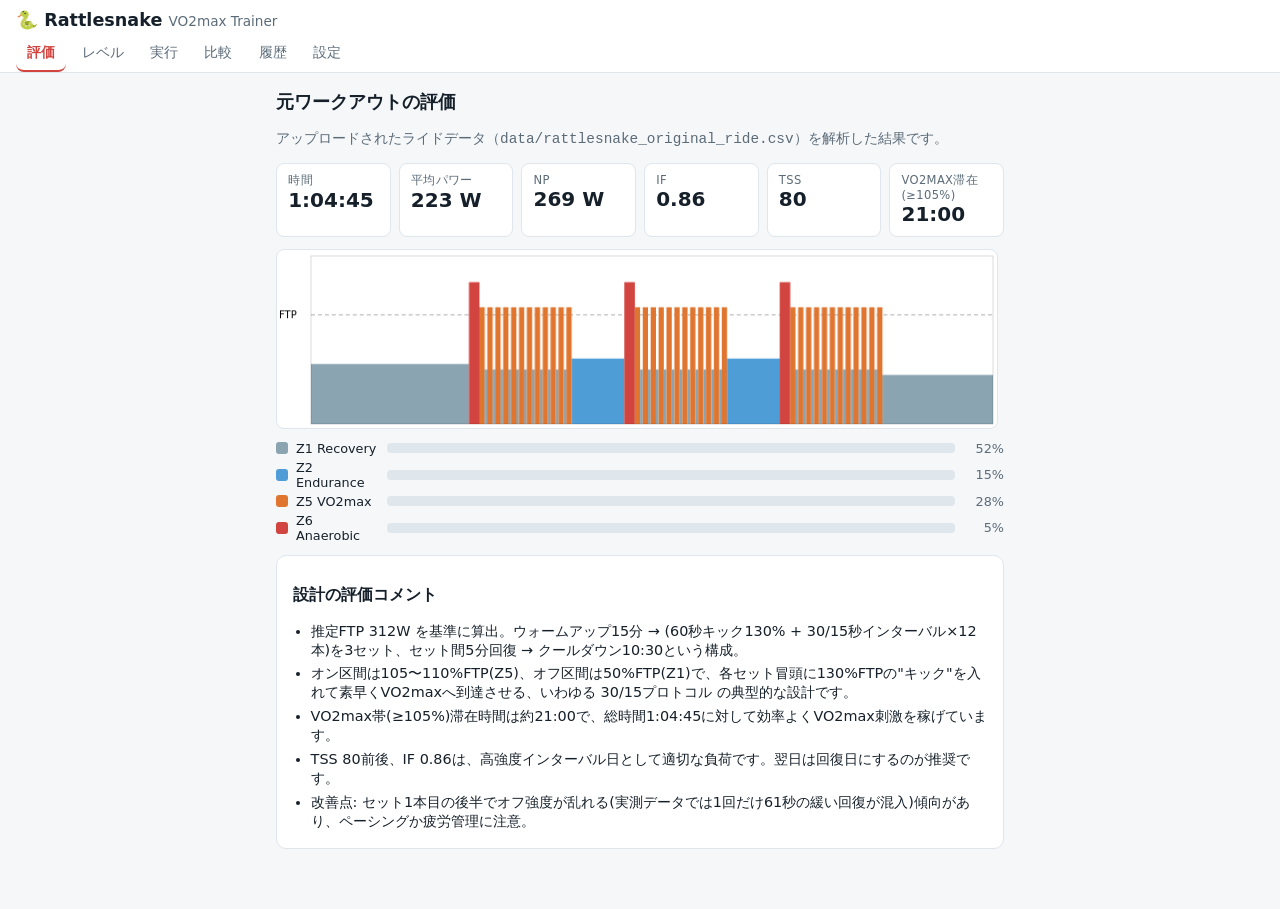
==== index.html @ 45230eb8 "Add offline VO2max Rattlesnake trainer PWA Analyzes the uploaded Rattlesnake ride (3x12 x 30/15s VO2" ====
<!DOCTYPE html>
<html lang="ja">
<head>
<meta charset="UTF-8">
<meta name="viewport" content="width=device-width, initial-scale=1, viewport-fit=cover">
<title>Rattlesnake VO2max Trainer</title>
<meta name="theme-color" content="#12181f">
<meta name="description" content="オフライン対応 VO2max インターバルトレーニングアプリ（Rattlesnake ワークアウト）">
<link rel="manifest" href="manifest.webmanifest">
<link rel="icon" href="icons/icon.svg" type="image/svg+xml">
<link rel="apple-touch-icon" href="icons/icon.svg">
<link rel="stylesheet" href="css/style.css">
</head>
<body>
<header class="topbar">
  <h1>🐍 Rattlesnake <span class="sub">VO2max Trainer</span></h1>
  <nav class="tabs" id="tabs">
    <button data-tab="overview" class="tab active">評価</button>
    <button data-tab="levels" class="tab">レベル</button>
    <button data-tab="player" class="tab">実行</button>
    <button data-tab="import" class="tab">比較</button>
    <button data-tab="history" class="tab">履歴</button>
    <button data-tab="settings" class="tab">設定</button>
  </nav>
</header>

<main>

  <section id="tab-overview" class="tabpanel active">
    <h2>元ワークアウトの評価</h2>
    <p class="muted">アップロードされたライドデータ（<code>data/rattlesnake_original_ride.csv</code>）を解析した結果です。</p>
    <div id="overviewStats" class="stat-grid"></div>
    <canvas id="overviewChart" class="chart"></canvas>
    <div id="overviewZones" class="zone-bars"></div>
    <div class="card note">
      <h3>設計の評価コメント</h3>
      <ul id="overviewNotes"></ul>
    </div>
  </section>

  <section id="tab-levels" class="tabpanel">
    <h2>強度バリエーション（漸進的オーバーロード）</h2>
    <p class="muted">同じ「キック＋30/15秒インターバル」構造のまま、オン強度・オフ強度・本数・セット間回復を段階的に変化させます。</p>
    <div class="level-select" id="levelSelect"></div>
    <div id="levelDetail" class="card"></div>
    <canvas id="levelChart" class="chart"></canvas>
    <div id="levelStats" class="stat-grid"></div>
    <div class="actions">
      <button id="btnUseInPlayer" class="primary">このレベルを実行タブへ送る</button>
      <button id="btnExportZwo">.zwo としてエクスポート (Zwift用)</button>
    </div>
    <div class="card">
      <h3>カスタム調整</h3>
      <div class="custom-grid" id="customGrid"></div>
    </div>
  </section>

  <section id="tab-player" class="tabpanel">
    <h2>ワークアウト実行</h2>
    <p class="muted" id="playerWorkoutName">レベル未選択</p>
    <div class="chart-wrap">
      <canvas id="playerChart" class="chart"></canvas>
      <div id="playerMarker" class="chart-marker"></div>
    </div>
    <div class="player-hud">
      <div class="hud-box">
        <div class="hud-label" id="segLabel">-</div>
        <div class="hud-power" id="segPower">-- %FTP</div>
        <div class="hud-watts" id="segWatts">-- W</div>
      </div>
      <div class="hud-time">
        <div>
          <span class="hud-num" id="segRemain">--:--</span>
          <div class="hud-label">この区間の残り</div>
        </div>
        <div>
          <span class="hud-num" id="totalRemain">--:--</span>
          <div class="hud-label">全体の残り</div>
        </div>
      </div>
    </div>
    <div class="actions player-controls">
      <button id="btnStart" class="primary">開始</button>
      <button id="btnPause">一時停止</button>
      <button id="btnReset">リセット</button>
      <button id="btnBack10">-10秒</button>
      <button id="btnFwd10">+10秒</button>
    </div>
    <p class="hint">画面をロックしても音声キューが鳴ります（対応端末ではスリープを自動抑制）。オフラインでも動作します。</p>
  </section>

  <section id="tab-import" class="tabpanel">
    <h2>実走データを比較</h2>
    <p class="muted">同フォーマットのCSV（Label,経過時間,平均パワー,平均ケイデンス,平均トルク,平均HR,最大HR,平均勾配,強度,ゾーン）をアップロードすると、計画（レベル）との比較ができます。</p>
    <input type="file" id="csvFile" accept=".csv,text/csv">
    <div id="importResult"></div>
  </section>

  <section id="tab-history" class="tabpanel">
    <h2>トレーニング履歴</h2>
    <div class="actions"><button id="btnClearHistory">履歴を消去</button></div>
    <div id="historyList"></div>
  </section>

  <section id="tab-settings" class="tabpanel">
    <h2>設定</h2>
    <label class="field">
      FTP (W)
      <input type="number" id="ftpInput" min="50" max="600" step="1">
    </label>
    <p class="muted">元データから推定したFTPは約312Wです。ご自身の最新FTPに合わせて調整してください。強度(%FTP)を基準にすべてのワット数を再計算します。</p>
    <div class="card">
      <h3>このアプリについて</h3>
      <p>すべてのデータは端末のローカルストレージにのみ保存され、サーバーには送信されません。一度読み込めばオフラインで動作します（PWAとしてホーム画面に追加可能）。</p>
    </div>
  </section>

</main>

<script src="js/workout.js"></script>
<script src="js/progression.js"></script>
<script src="js/chart.js"></script>
<script src="js/player.js"></script>
<script src="js/storage.js"></script>
<script src="js/csvimport.js"></script>
<script src="js/export.js"></script>
<script src="js/app.js"></script>
</body>
</html>
---- css/style.css ----
:root {
  --bg: #f5f7f9;
  --card: #ffffff;
  --text: #16202a;
  --text-dim: #5b6b78;
  --border: #dfe6ec;
  --accent: #d1443f;
  --accent-dim: #e0752f;
}
@media (prefers-color-scheme: dark) {
  :root {
    --bg: #12181f;
    --card: #1b2430;
    --text: #eef2f6;
    --text-dim: #93a3b1;
    --border: #2a3644;
    --accent: #ff6f68;
    --accent-dim: #ffb066;
  }
}

* { box-sizing: border-box; }
body {
  margin: 0;
  font-family: system-ui, -apple-system, "Segoe UI", sans-serif;
  background: var(--bg);
  color: var(--text);
  padding-bottom: 2rem;
}

.topbar {
  position: sticky;
  top: 0;
  z-index: 10;
  background: var(--card);
  border-bottom: 1px solid var(--border);
  padding: 0.6rem 1rem 0;
}
.topbar h1 {
  margin: 0 0 0.4rem;
  font-size: 1.1rem;
}
.topbar h1 .sub {
  font-weight: 400;
  color: var(--text-dim);
  font-size: 0.85rem;
}

.tabs {
  display: flex;
  gap: 0.25rem;
  overflow-x: auto;
}
.tab {
  border: none;
  background: transparent;
  color: var(--text-dim);
  padding: 0.5rem 0.7rem;
  font-size: 0.85rem;
  border-bottom: 2px solid transparent;
  cursor: pointer;
  white-space: nowrap;
}
.tab.active {
  color: var(--accent);
  border-bottom-color: var(--accent);
  font-weight: 600;
}

main {
  max-width: 760px;
  margin: 0 auto;
  padding: 1rem;
}
.tabpanel { display: none; }
.tabpanel.active { display: block; }

h2 { font-size: 1.15rem; margin-top: 0; }
h3 { font-size: 1rem; }
.muted { color: var(--text-dim); font-size: 0.9rem; }
.hint { color: var(--text-dim); font-size: 0.8rem; }

.chart {
  width: 100%;
  height: 180px;
  display: block;
  background: var(--card);
  border: 1px solid var(--border);
  border-radius: 8px;
  margin: 0.75rem 0;
}
.chart-wrap { position: relative; }
.chart-wrap .chart { margin: 0.75rem 0; }
.chart-marker {
  position: absolute;
  top: 0.75rem;
  bottom: 0.75rem;
  width: 2px;
  background: var(--text);
  pointer-events: none;
  left: 34px;
}

.stat-grid {
  display: grid;
  grid-template-columns: repeat(auto-fit, minmax(110px, 1fr));
  gap: 0.5rem;
  margin: 0.75rem 0;
}
.stat {
  background: var(--card);
  border: 1px solid var(--border);
  border-radius: 8px;
  padding: 0.6rem 0.7rem;
}
.stat .label { font-size: 0.72rem; color: var(--text-dim); text-transform: uppercase; letter-spacing: 0.03em; }
.stat .value { font-size: 1.25rem; font-weight: 700; }

.zone-bars { margin: 0.75rem 0; }
.zone-row { display: flex; align-items: center; gap: 0.5rem; font-size: 0.8rem; margin-bottom: 0.25rem; }
.zone-row .swatch { width: 12px; height: 12px; border-radius: 3px; flex: none; }
.zone-row .bar-track { flex: 1; background: var(--border); border-radius: 4px; height: 10px; overflow: hidden; }
.zone-row .bar-fill { height: 100%; }
.zone-row .pct { width: 3.2em; text-align: right; color: var(--text-dim); }

.card {
  background: var(--card);
  border: 1px solid var(--border);
  border-radius: 10px;
  padding: 0.8rem 1rem;
  margin: 0.75rem 0;
}
.card ul { margin: 0.4rem 0 0; padding-left: 1.1rem; font-size: 0.9rem; }
.card li { margin-bottom: 0.3rem; }

.level-select {
  display: flex;
  flex-wrap: wrap;
  gap: 0.4rem;
  margin-bottom: 0.75rem;
}
.level-chip {
  border: 1px solid var(--border);
  background: var(--card);
  color: var(--text);
  border-radius: 999px;
  padding: 0.4rem 0.8rem;
  font-size: 0.82rem;
  cursor: pointer;
}
.level-chip.active {
  background: var(--accent);
  border-color: var(--accent);
  color: #fff;
}

.actions { display: flex; flex-wrap: wrap; gap: 0.5rem; margin: 0.75rem 0; }
button {
  border: 1px solid var(--border);
  background: var(--card);
  color: var(--text);
  padding: 0.55rem 0.9rem;
  border-radius: 8px;
  font-size: 0.88rem;
  cursor: pointer;
}
button.primary {
  background: var(--accent);
  border-color: var(--accent);
  color: #fff;
  font-weight: 600;
}
button:active { transform: translateY(1px); }

.custom-grid {
  display: grid;
  grid-template-columns: repeat(auto-fit, minmax(150px, 1fr));
  gap: 0.6rem;
}
.custom-grid label {
  display: flex;
  flex-direction: column;
  font-size: 0.78rem;
  color: var(--text-dim);
  gap: 0.2rem;
}
.custom-grid input {
  font-size: 0.95rem;
  padding: 0.35rem 0.4rem;
  border-radius: 6px;
  border: 1px solid var(--border);
  background: var(--bg);
  color: var(--text);
}

.field {
  display: flex;
  flex-direction: column;
  gap: 0.3rem;
  max-width: 220px;
  margin-bottom: 0.6rem;
  font-size: 0.9rem;
}
.field input {
  font-size: 1.1rem;
  padding: 0.5rem;
  border-radius: 8px;
  border: 1px solid var(--border);
  background: var(--card);
  color: var(--text);
}

.player-hud {
  display: flex;
  justify-content: space-between;
  align-items: center;
  gap: 1rem;
  background: var(--card);
  border: 1px solid var(--border);
  border-radius: 10px;
  padding: 1rem;
  margin-bottom: 0.75rem;
}
.hud-box .hud-label { color: var(--text-dim); font-size: 0.85rem; }
.hud-box .hud-power { font-size: 1.6rem; font-weight: 800; }
.hud-box .hud-watts { color: var(--text-dim); }
.hud-time { display: flex; gap: 1.2rem; text-align: center; }
.hud-num { font-size: 1.4rem; font-weight: 700; font-variant-numeric: tabular-nums; }

.player-controls button { flex: 1 1 28%; min-width: 90px; }

#historyList .history-item, #importResult .compare-row {
  background: var(--card);
  border: 1px solid var(--border);
  border-radius: 8px;
  padding: 0.6rem 0.8rem;
  margin-bottom: 0.5rem;
  font-size: 0.88rem;
}

input[type="file"] {
  display: block;
  margin: 0.5rem 0 1rem;
}
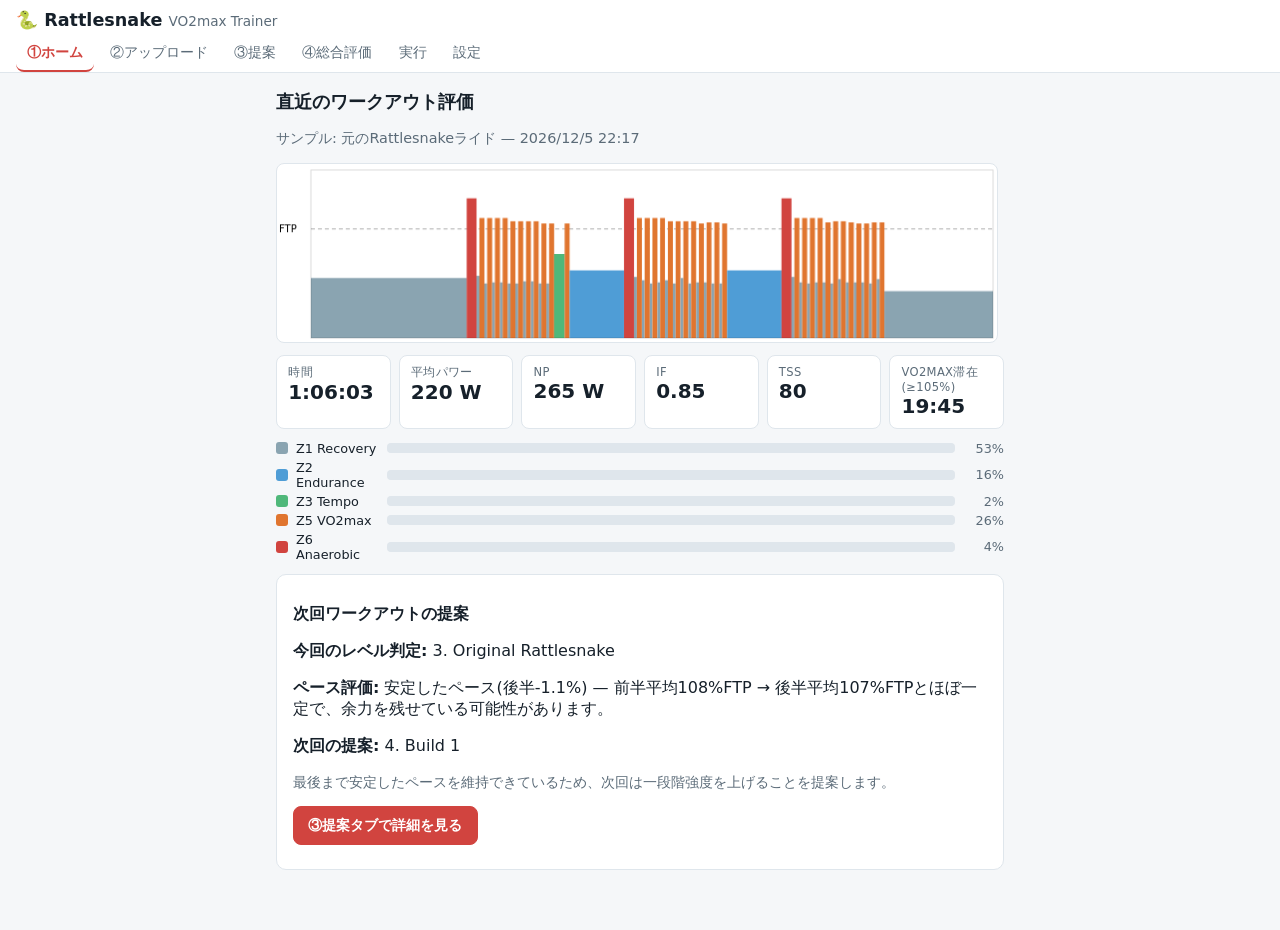
==== commit 69bac962: "Restructure app around upload-driven progression suggestions Replace the fixed evaluation/levels/com" ====
--- a/index.html
+++ b/index.html
@@ -15,32 +15,39 @@
 <header class="topbar">
   <h1>🐍 Rattlesnake <span class="sub">VO2max Trainer</span></h1>
   <nav class="tabs" id="tabs">
-    <button data-tab="overview" class="tab active">評価</button>
-    <button data-tab="levels" class="tab">レベル</button>
+    <button data-tab="home" class="tab active">①ホーム</button>
+    <button data-tab="upload" class="tab">②アップロード</button>
+    <button data-tab="suggest" class="tab">③提案</button>
+    <button data-tab="overall" class="tab">④総合評価</button>
     <button data-tab="player" class="tab">実行</button>
-    <button data-tab="import" class="tab">比較</button>
-    <button data-tab="history" class="tab">履歴</button>
     <button data-tab="settings" class="tab">設定</button>
   </nav>
 </header>
 
 <main>
 
-  <section id="tab-overview" class="tabpanel active">
-    <h2>元ワークアウトの評価</h2>
-    <p class="muted">アップロードされたライドデータ（<code>data/rattlesnake_original_ride.csv</code>）を解析した結果です。</p>
-    <div id="overviewStats" class="stat-grid"></div>
-    <canvas id="overviewChart" class="chart"></canvas>
-    <div id="overviewZones" class="zone-bars"></div>
-    <div class="card note">
-      <h3>設計の評価コメント</h3>
-      <ul id="overviewNotes"></ul>
+  <section id="tab-home" class="tabpanel active">
+    <h2>直近のワークアウト評価</h2>
+    <div id="homeLatest"></div>
+    <div class="card" id="homeSuggestionCard">
+      <h3>次回ワークアウトの提案</h3>
+      <div id="homeSuggestion"></div>
+      <div class="actions">
+        <button id="homeGoSuggest" class="primary">③提案タブで詳細を見る</button>
+      </div>
     </div>
   </section>
 
-  <section id="tab-levels" class="tabpanel">
-    <h2>強度バリエーション（漸進的オーバーロード）</h2>
-    <p class="muted">同じ「キック＋30/15秒インターバル」構造のまま、オン強度・オフ強度・本数・セット間回復を段階的に変化させます。</p>
+  <section id="tab-upload" class="tabpanel">
+    <h2>ワークアウトをアップロード</h2>
+    <p class="muted">サイクルコンピュータ等から書き出したCSV（Label,経過時間,平均パワー,平均ケイデンス,平均トルク,平均HR,最大HR,平均勾配,強度,ゾーン）をアップロードすると、自動で解析してこの端末に記録します。</p>
+    <input type="file" id="csvFile" accept=".csv,text/csv">
+    <div id="uploadResult"></div>
+  </section>
+
+  <section id="tab-suggest" class="tabpanel">
+    <h2>次回ワークアウトの提案</h2>
+    <div id="suggestBasis" class="card"></div>
     <div class="level-select" id="levelSelect"></div>
     <div id="levelDetail" class="card"></div>
     <canvas id="levelChart" class="chart"></canvas>
@@ -52,6 +59,19 @@
     <div class="card">
       <h3>カスタム調整</h3>
       <div class="custom-grid" id="customGrid"></div>
+    </div>
+  </section>
+
+  <section id="tab-overall" class="tabpanel">
+    <h2>総合評価</h2>
+    <p class="muted">これまでにアップロードした全ワークアウトを通しての傾向です。</p>
+    <div id="overallSummary" class="card"></div>
+    <div id="overallStats" class="stat-grid"></div>
+    <canvas id="overallTrendChart" class="chart"></canvas>
+    <div class="card">
+      <h3>アップロード履歴</h3>
+      <div id="overallList"></div>
+      <div class="actions"><button id="btnClearRides">アップロード履歴を消去</button></div>
     </div>
   </section>
 
@@ -89,19 +109,6 @@
     <p class="hint">画面をロックしても音声キューが鳴ります（対応端末ではスリープを自動抑制）。オフラインでも動作します。</p>
   </section>
 
-  <section id="tab-import" class="tabpanel">
-    <h2>実走データを比較</h2>
-    <p class="muted">同フォーマットのCSV（Label,経過時間,平均パワー,平均ケイデンス,平均トルク,平均HR,最大HR,平均勾配,強度,ゾーン）をアップロードすると、計画（レベル）との比較ができます。</p>
-    <input type="file" id="csvFile" accept=".csv,text/csv">
-    <div id="importResult"></div>
-  </section>
-
-  <section id="tab-history" class="tabpanel">
-    <h2>トレーニング履歴</h2>
-    <div class="actions"><button id="btnClearHistory">履歴を消去</button></div>
-    <div id="historyList"></div>
-  </section>
-
   <section id="tab-settings" class="tabpanel">
     <h2>設定</h2>
     <label class="field">
@@ -123,6 +130,7 @@
 <script src="js/player.js"></script>
 <script src="js/storage.js"></script>
 <script src="js/csvimport.js"></script>
+<script src="js/suggest.js"></script>
 <script src="js/export.js"></script>
 <script src="js/app.js"></script>
 </body>
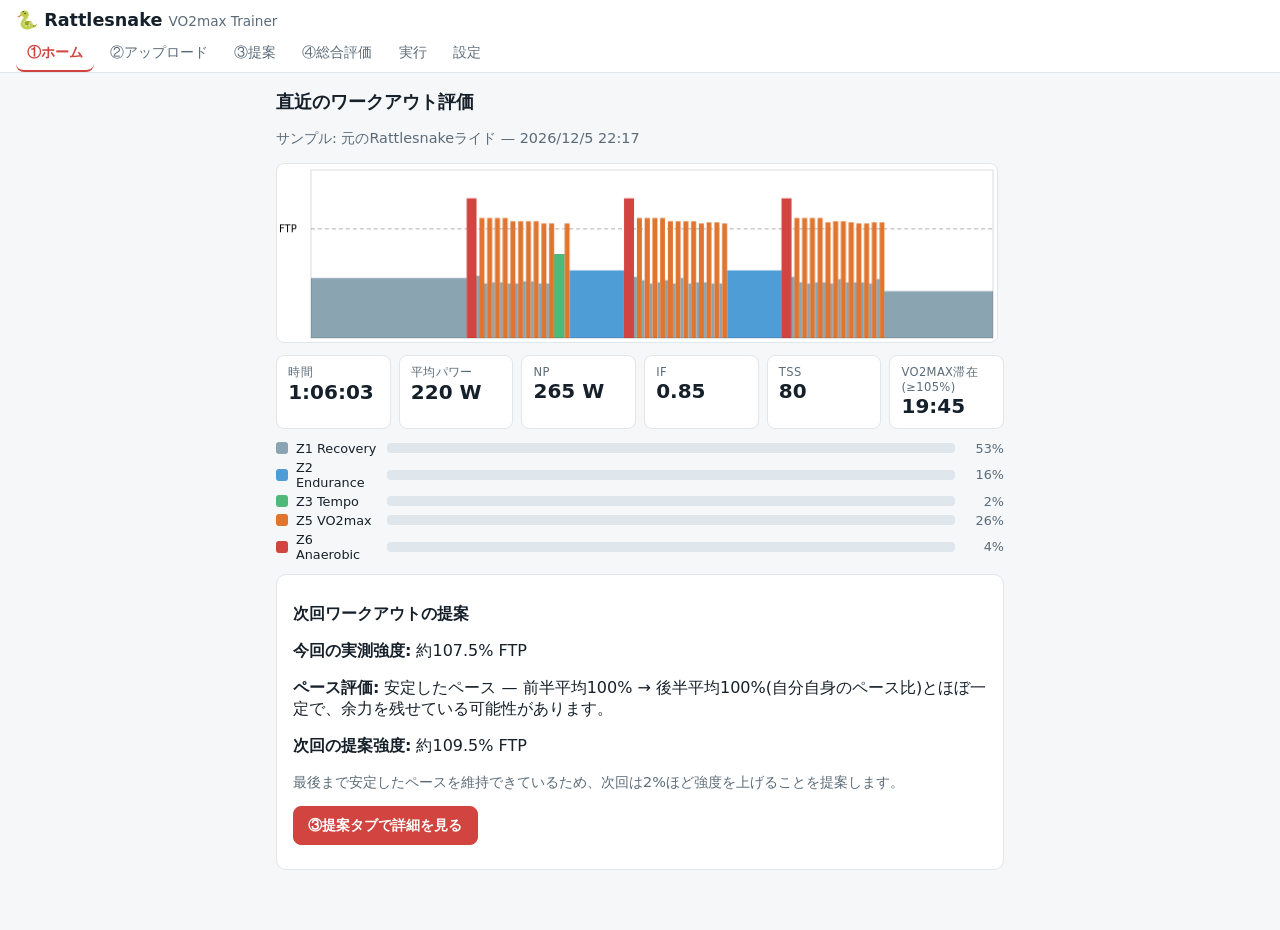
==== commit b6028fc7: "Simplify to a single suggested intensity on a fixed block ladder Two corrections from the reference " ====
--- a/index.html
+++ b/index.html
@@ -41,25 +41,23 @@
   <section id="tab-upload" class="tabpanel">
     <h2>ワークアウトをアップロード</h2>
     <p class="muted">サイクルコンピュータ等から書き出したCSV（Label,経過時間,平均パワー,平均ケイデンス,平均トルク,平均HR,最大HR,平均勾配,強度,ゾーン）をアップロードすると、自動で解析してこの端末に記録します。</p>
-    <input type="file" id="csvFile" accept=".csv,text/csv">
+    <input type="file" id="csvFile" accept=".csv,text/csv,text/comma-separated-values,application/vnd.ms-excel,text/plain">
     <div id="uploadResult"></div>
   </section>
 
   <section id="tab-suggest" class="tabpanel">
     <h2>次回ワークアウトの提案</h2>
     <div id="suggestBasis" class="card"></div>
-    <div class="level-select" id="levelSelect"></div>
-    <div id="levelDetail" class="card"></div>
+    <div class="card" id="proposalCard">
+      <div id="proposalDetail"></div>
+    </div>
     <canvas id="levelChart" class="chart"></canvas>
     <div id="levelStats" class="stat-grid"></div>
     <div class="actions">
-      <button id="btnUseInPlayer" class="primary">このレベルを実行タブへ送る</button>
+      <button id="btnUseInPlayer" class="primary">この強度を実行タブへ送る</button>
       <button id="btnExportZwo">.zwo としてエクスポート (Zwift用)</button>
     </div>
-    <div class="card">
-      <h3>カスタム調整</h3>
-      <div class="custom-grid" id="customGrid"></div>
-    </div>
+    <p class="hint">本数・セット数・オン/オフの秒数は固定です（3セット×13本、30秒オン/15秒オフ、4本ごとに強度が段階的に低下）。変えられるのは強度（±ボタン）だけです。</p>
   </section>
 
   <section id="tab-overall" class="tabpanel">
@@ -124,6 +122,30 @@
 
 </main>
 
+<script>
+  // Surfaces any script error visibly, since these devices are used
+  // without devtools attached -- a silent JS error otherwise looks
+  // identical to "nothing happened".
+  (function () {
+    function showBanner(msg) {
+      var el = document.getElementById('fatalErrorBanner');
+      if (!el) {
+        el = document.createElement('div');
+        el.id = 'fatalErrorBanner';
+        el.style.cssText = 'position:fixed;top:0;left:0;right:0;background:#c0392b;color:#fff;padding:8px 12px;font-size:12px;z-index:9999;white-space:pre-wrap;';
+        document.body.appendChild(el);
+      }
+      el.textContent = 'エラーが発生しました: ' + msg;
+    }
+    window.addEventListener('error', function (e) {
+      showBanner((e.message || 'unknown error') + ' (' + (e.filename || '') + ':' + (e.lineno || '') + ')');
+    });
+    window.addEventListener('unhandledrejection', function (e) {
+      var reason = e.reason;
+      showBanner(reason && reason.message ? reason.message : String(reason));
+    });
+  })();
+</script>
 <script src="js/workout.js"></script>
 <script src="js/progression.js"></script>
 <script src="js/chart.js"></script>
--- a/css/style.css
+++ b/css/style.css
@@ -133,25 +133,33 @@
 .card ul { margin: 0.4rem 0 0; padding-left: 1.1rem; font-size: 0.9rem; }
 .card li { margin-bottom: 0.3rem; }
 
-.level-select {
-  display: flex;
-  flex-wrap: wrap;
-  gap: 0.4rem;
-  margin-bottom: 0.75rem;
-}
-.level-chip {
-  border: 1px solid var(--border);
-  background: var(--card);
-  color: var(--text);
-  border-radius: 999px;
-  padding: 0.4rem 0.8rem;
-  font-size: 0.82rem;
-  cursor: pointer;
-}
-.level-chip.active {
-  background: var(--accent);
-  border-color: var(--accent);
-  color: #fff;
+.proposal-center {
+  display: flex;
+  align-items: center;
+  justify-content: center;
+  gap: 1rem;
+  margin-bottom: 0.5rem;
+}
+.proposal-value {
+  font-size: 2.4rem;
+  font-weight: 800;
+  min-width: 5.5rem;
+  text-align: center;
+}
+.proposal-value .unit {
+  font-size: 1rem;
+  font-weight: 500;
+  color: var(--text-dim);
+  margin-left: 0.25rem;
+}
+.stepper {
+  width: 3rem;
+  height: 3rem;
+  border-radius: 50%;
+  font-size: 1.4rem;
+  font-weight: 700;
+  padding: 0;
+  line-height: 1;
 }
 
 .actions { display: flex; flex-wrap: wrap; gap: 0.5rem; margin: 0.75rem 0; }
@@ -172,27 +180,6 @@
 }
 button:active { transform: translateY(1px); }
 
-.custom-grid {
-  display: grid;
-  grid-template-columns: repeat(auto-fit, minmax(150px, 1fr));
-  gap: 0.6rem;
-}
-.custom-grid label {
-  display: flex;
-  flex-direction: column;
-  font-size: 0.78rem;
-  color: var(--text-dim);
-  gap: 0.2rem;
-}
-.custom-grid input {
-  font-size: 0.95rem;
-  padding: 0.35rem 0.4rem;
-  border-radius: 6px;
-  border: 1px solid var(--border);
-  background: var(--bg);
-  color: var(--text);
-}
-
 .field {
   display: flex;
   flex-direction: column;
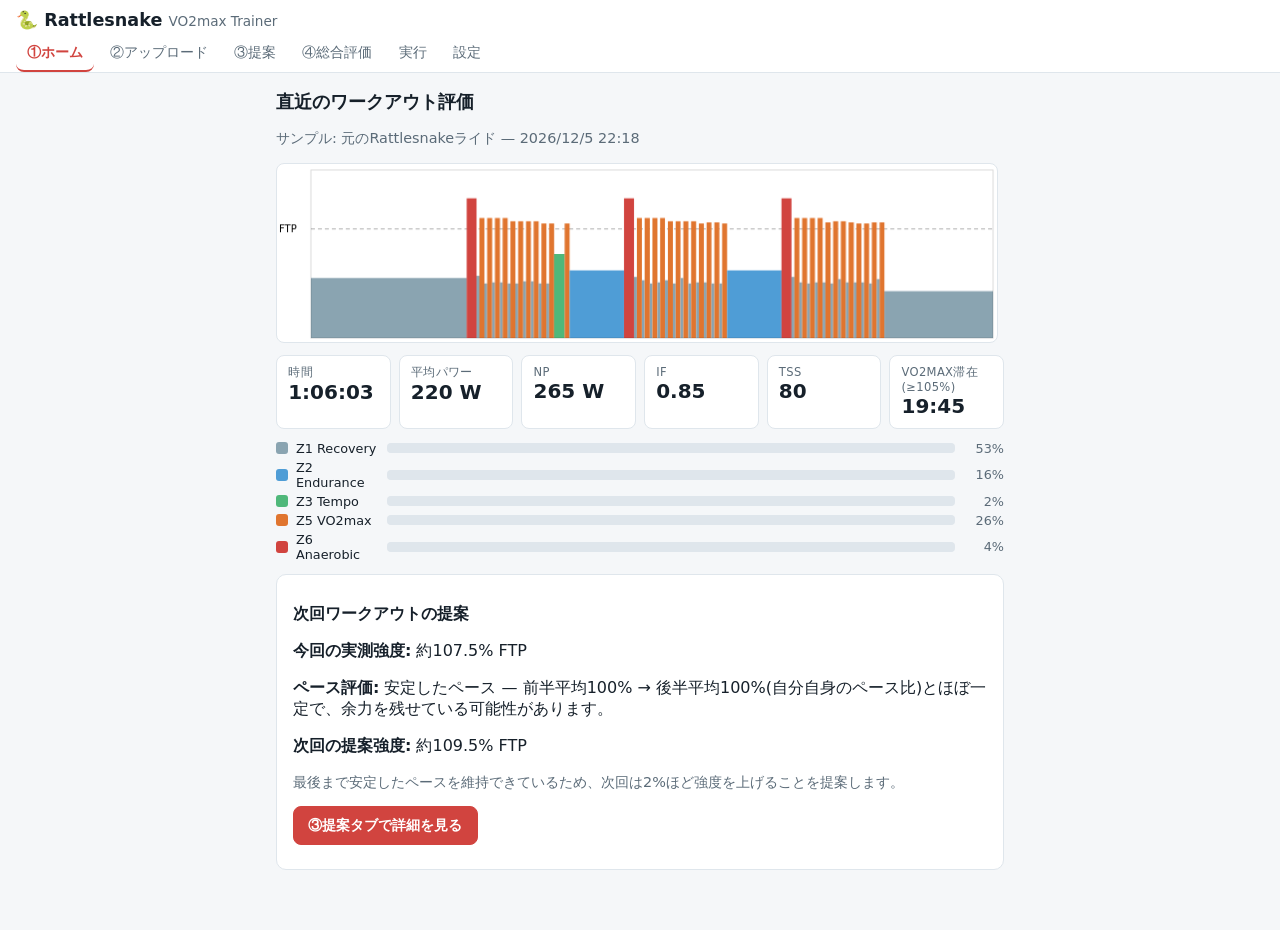
==== commit d7148c07: "Show the actual watt sequence for each set on the Suggest tab Adds a per-set chain of chips (kick ->" ====
--- a/index.html
+++ b/index.html
@@ -53,6 +53,10 @@
     </div>
     <canvas id="levelChart" class="chart"></canvas>
     <div id="levelStats" class="stat-grid"></div>
+    <div class="card">
+      <h3>メインインターバルの強度設定</h3>
+      <div id="intervalSequence"></div>
+    </div>
     <div class="actions">
       <button id="btnUseInPlayer" class="primary">この強度を実行タブへ送る</button>
       <button id="btnExportZwo">.zwo としてエクスポート (Zwift用)</button>
--- a/css/style.css
+++ b/css/style.css
@@ -180,6 +180,33 @@
 }
 button:active { transform: translateY(1px); }
 
+.interval-set { margin-bottom: 0.9rem; }
+.interval-set:last-child { margin-bottom: 0; }
+.interval-set h4 { margin: 0 0 0.4rem; font-size: 0.85rem; color: var(--text-dim); }
+.interval-chain {
+  display: flex;
+  flex-wrap: wrap;
+  align-items: center;
+  gap: 0.3rem;
+  overflow-x: auto;
+}
+.interval-chip {
+  flex: none;
+  border: 1px solid var(--border);
+  border-radius: 6px;
+  padding: 0.25rem 0.45rem;
+  font-size: 0.68rem;
+  line-height: 1.3;
+  text-align: center;
+  color: var(--text-dim);
+  background: var(--bg);
+}
+.interval-chip strong { color: var(--text); font-size: 0.78rem; }
+.interval-chip.kick { border-color: var(--accent); background: color-mix(in srgb, var(--accent) 12%, var(--bg)); }
+.interval-chip.on { border-color: var(--accent-dim); }
+.interval-chip.off { opacity: 0.7; }
+.interval-chain .arrow { color: var(--text-dim); font-size: 0.75rem; flex: none; }
+
 .field {
   display: flex;
   flex-direction: column;
